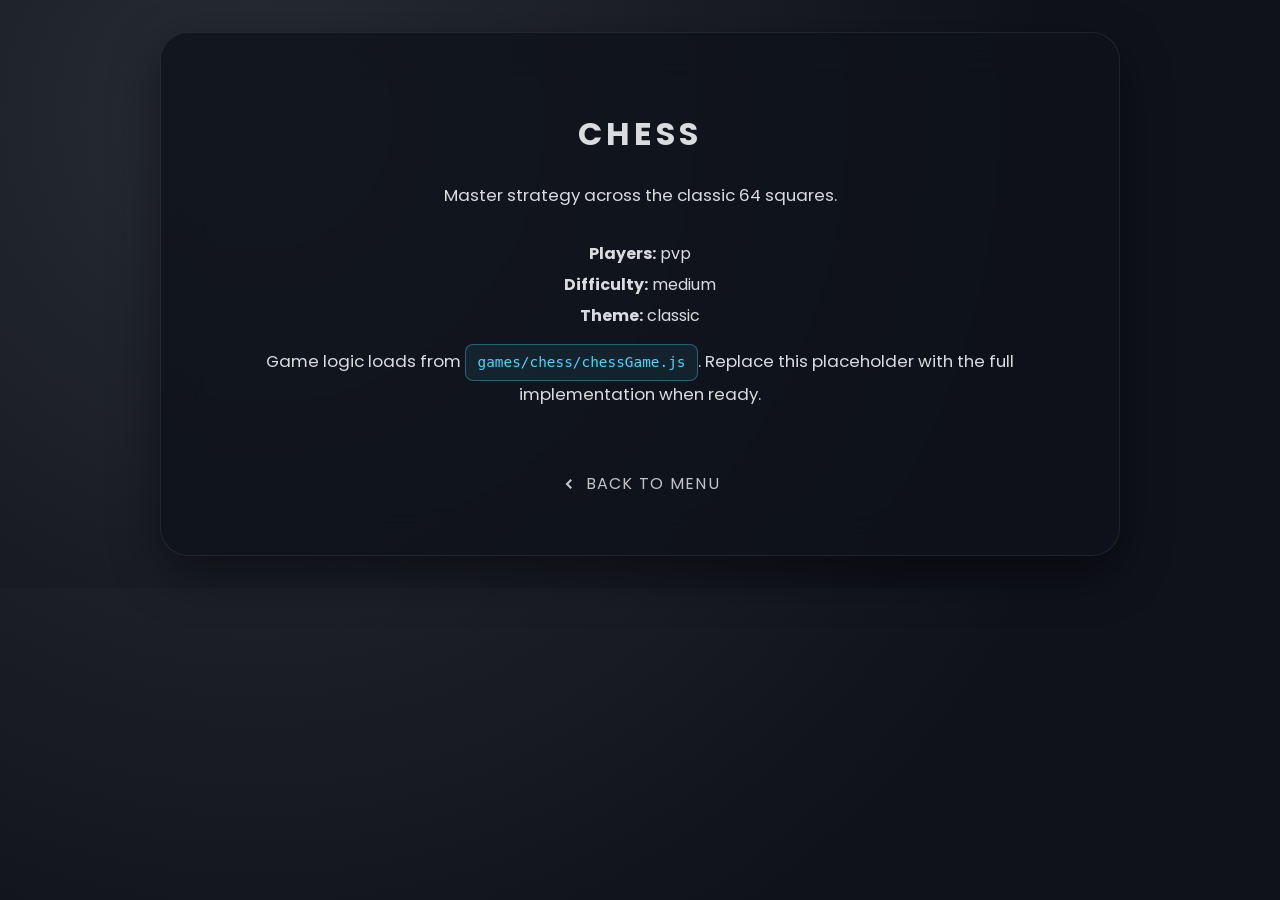
==== games/chess/chessGame.html @ 7378da79 "Initial commit: Game hub structure, menus, and placeholders" ====
<!DOCTYPE html>
<html lang="en">
  <head>
    <meta charset="UTF-8" />
    <meta name="viewport" content="width=device-width, initial-scale=1.0" />
    <title>Chess Placeholder</title>
    <link rel="preconnect" href="https://fonts.googleapis.com" />
    <link rel="preconnect" href="https://fonts.gstatic.com" crossorigin />
    <link
      href="https://fonts.googleapis.com/css2?family=Poppins:wght@400;500;600&display=swap"
      rel="stylesheet"
    />
    <link rel="stylesheet" href="../../styles/gamePlaceholder.css" />
    <script type="module" src="./chessGame.js" defer></script>
  </head>
  <body>
    <div class="placeholder-panel" data-placeholder-panel>
      <h1 data-placeholder-title>Chess</h1>
      <p data-placeholder-description>
        This interactive area will host the full chess experience. The configuration you chose is
        summarised below.
      </p>
      <div data-placeholder-config></div>
      <p>
        Game logic loads from <code>games/chess/chessGame.js</code>. Replace this placeholder with
        the full implementation when ready.
      </p>
      <a class="back-link" data-placeholder-return href="./chessMenu.html">
        <svg viewBox="0 0 16 16" aria-hidden="true" focusable="false">
          <path d="M10.5 3l-5 5 5 5 1.5-1.5L8.5 8l3.5-3.5L10.5 3z" />
        </svg>
        Back to menu
      </a>
    </div>
  </body>
</html>
---- styles/gamePlaceholder.css ----
:root {
  font-size: 16px;
  --bg: radial-gradient(circle at 20% 20%, #282c34, #10121a 70%);
  --panel: rgba(14, 18, 27, 0.8);
  --panel-border: rgba(255, 255, 255, 0.08);
  --text: rgba(255, 255, 255, 0.85);
  --accent: #48d6ff;
}

*,
*::before,
*::after {
  box-sizing: border-box;
}

html,
body {
  margin: 0;
  min-height: 100%;
  font-family: 'Poppins', 'Segoe UI', Tahoma, sans-serif;
  background: var(--bg);
  color: var(--text);
}

body {
  display: grid;
  place-items: center;
  padding: 2rem;
}

.placeholder-panel {
  width: min(960px, 90vw);
  padding: clamp(2rem, 5vw, 3.5rem);
  border-radius: 28px;
  background: var(--panel);
  border: 1px solid var(--panel-border);
  text-align: center;
  backdrop-filter: blur(22px);
  box-shadow: 0 18px 50px rgba(0, 0, 0, 0.45);
}

.placeholder-panel h1 {
  margin-bottom: 1.5rem;
  text-transform: uppercase;
  letter-spacing: 0.12em;
}

.placeholder-panel p {
  margin-bottom: 2rem;
  font-size: 1.05rem;
  line-height: 1.6;
}

.placeholder-panel code {
  display: inline-block;
  padding: 0.35rem 0.75rem;
  border-radius: 8px;
  background: rgba(72, 214, 255, 0.08);
  border: 1px solid rgba(72, 214, 255, 0.35);
  color: var(--accent);
  font-size: 0.9rem;
}

.back-link {
  display: inline-flex;
  align-items: center;
  gap: 0.6rem;
  margin-top: 2rem;
  color: rgba(255, 255, 255, 0.75);
  text-decoration: none;
  letter-spacing: 0.08em;
  text-transform: uppercase;
}

.back-link svg {
  width: 16px;
  height: 16px;
  fill: currentColor;
}

.back-link:hover {
  color: var(--accent);
}
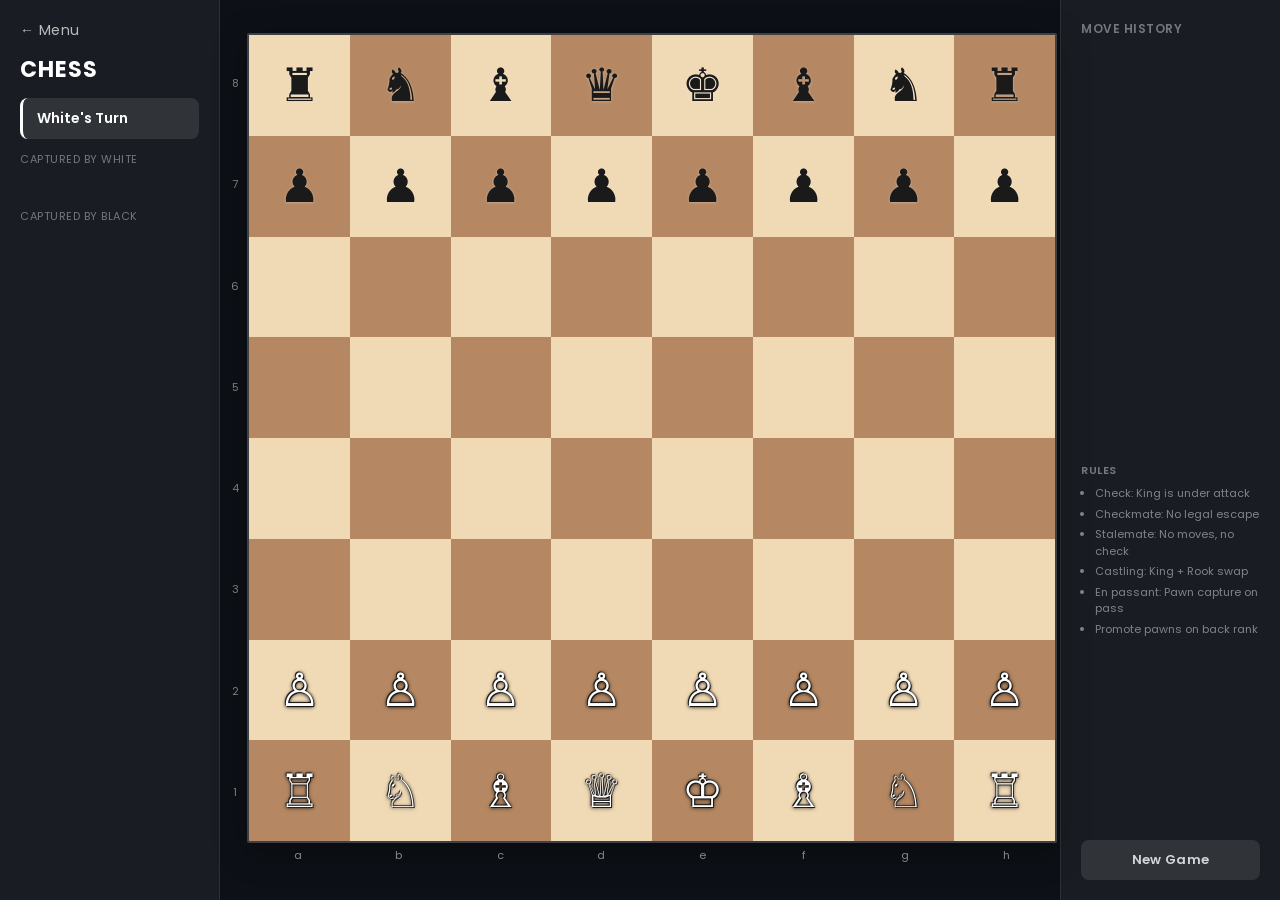
==== commit 54611a68: "Complete all four playable games with consistent layout - Chess: full engine with castling, en passa" ====
--- a/games/chess/chessGame.html
+++ b/games/chess/chessGame.html
@@ -1,36 +1,80 @@
 <!DOCTYPE html>
 <html lang="en">
-  <head>
-    <meta charset="UTF-8" />
-    <meta name="viewport" content="width=device-width, initial-scale=1.0" />
-    <title>Chess Placeholder</title>
-    <link rel="preconnect" href="https://fonts.googleapis.com" />
-    <link rel="preconnect" href="https://fonts.gstatic.com" crossorigin />
-    <link
-      href="https://fonts.googleapis.com/css2?family=Poppins:wght@400;500;600&display=swap"
-      rel="stylesheet"
-    />
-    <link rel="stylesheet" href="../../styles/gamePlaceholder.css" />
-    <script type="module" src="./chessGame.js" defer></script>
-  </head>
-  <body>
-    <div class="placeholder-panel" data-placeholder-panel>
-      <h1 data-placeholder-title>Chess</h1>
-      <p data-placeholder-description>
-        This interactive area will host the full chess experience. The configuration you chose is
-        summarised below.
-      </p>
-      <div data-placeholder-config></div>
-      <p>
-        Game logic loads from <code>games/chess/chessGame.js</code>. Replace this placeholder with
-        the full implementation when ready.
-      </p>
-      <a class="back-link" data-placeholder-return href="./chessMenu.html">
-        <svg viewBox="0 0 16 16" aria-hidden="true" focusable="false">
-          <path d="M10.5 3l-5 5 5 5 1.5-1.5L8.5 8l3.5-3.5L10.5 3z" />
-        </svg>
-        Back to menu
-      </a>
+<head>
+  <meta charset="UTF-8">
+  <meta name="viewport" content="width=device-width, initial-scale=1.0">
+  <title>Chess — BoardVerse</title>
+  <link rel="preconnect" href="https://fonts.googleapis.com">
+  <link href="https://fonts.googleapis.com/css2?family=Poppins:wght@400;600;700&display=swap" rel="stylesheet">
+  <link rel="stylesheet" href="chessGame.css">
+</head>
+<body>
+  <div class="game-wrapper">
+    <!-- Left sidebar: back button, game info -->
+    <aside class="sidebar sidebar-left">
+      <a href="chessMenu.html" class="back-btn">&#8592; Menu</a>
+      <div class="game-title">Chess</div>
+      <div class="player-turn" id="playerTurn">White's Turn</div>
+      <div class="captured-section">
+        <div class="captured-label">Captured by White</div>
+        <div class="captured-pieces" id="capturedByWhite"></div>
+        <div class="captured-label">Captured by Black</div>
+        <div class="captured-pieces" id="capturedByBlack"></div>
+      </div>
+    </aside>
+
+    <!-- Main board area -->
+    <main class="board-area">
+      <div class="board-container">
+        <div class="rank-labels" id="rankLabels"></div>
+        <div class="chess-board" id="chessBoard"></div>
+        <div class="file-labels" id="fileLabels"></div>
+      </div>
+    </main>
+
+    <!-- Right sidebar: move history, rules, buttons -->
+    <aside class="sidebar sidebar-right">
+      <div class="move-history-label">Move History</div>
+      <div class="move-history" id="moveHistory"></div>
+
+      <div class="rules-panel">
+        <div class="rules-label">Rules</div>
+        <ul class="rules-list">
+          <li>Check: King is under attack</li>
+          <li>Checkmate: No legal escape</li>
+          <li>Stalemate: No moves, no check</li>
+          <li>Castling: King + Rook swap</li>
+          <li>En passant: Pawn capture on pass</li>
+          <li>Promote pawns on back rank</li>
+        </ul>
+      </div>
+
+      <div class="action-buttons">
+        <button class="btn btn-secondary" id="newGameBtn">New Game</button>
+      </div>
+    </aside>
+  </div>
+
+  <!-- Promotion dialog -->
+  <div class="overlay" id="promotionOverlay" style="display:none">
+    <div class="promotion-dialog">
+      <div class="promo-title">Promote Pawn</div>
+      <div class="promo-pieces" id="promoPieces"></div>
     </div>
-  </body>
+  </div>
+
+  <!-- Game over overlay -->
+  <div class="overlay" id="gameOverOverlay" style="display:none">
+    <div class="result-dialog">
+      <div class="result-title" id="resultTitle"></div>
+      <div class="result-subtitle" id="resultSubtitle"></div>
+      <div class="result-buttons">
+        <button class="btn btn-primary" id="playAgainBtn">Play Again</button>
+        <button class="btn btn-secondary" id="menuBtn">Menu</button>
+      </div>
+    </div>
+  </div>
+
+  <script src="chessGame.js"></script>
+</body>
 </html>
--- a/games/chess/chessGame.css
+++ b/games/chess/chessGame.css
@@ -0,0 +1,653 @@
+/* ── Chess Game Styles — BoardVerse ──────────────────────────────────────── */
+
+*,
+*::before,
+*::after {
+  box-sizing: border-box;
+}
+
+html, body {
+  margin: 0;
+  padding: 0;
+  height: 100%;
+  overflow: hidden;
+}
+
+body {
+  font-family: 'Poppins', 'Segoe UI', Tahoma, sans-serif;
+  background: #0d1117;
+  color: #ffffff;
+  display: flex;
+  flex-direction: column;
+}
+
+/* ── Layout ──────────────────────────────────────────────────────────────── */
+
+.game-wrapper {
+  display: flex;
+  flex-direction: row;
+  height: 100vh;
+  align-items: center;
+  overflow: hidden;
+}
+
+/* ── Sidebars ─────────────────────────────────────────────────────────────── */
+
+.sidebar {
+  width: 220px;
+  min-width: 180px;
+  max-width: 240px;
+  height: 100%;
+  background: rgba(255, 255, 255, 0.05);
+  border-right: 1px solid rgba(255, 255, 255, 0.08);
+  padding: 20px;
+  display: flex;
+  flex-direction: column;
+  gap: 12px;
+  overflow-y: auto;
+}
+
+.sidebar-right {
+  border-right: none;
+  border-left: 1px solid rgba(255, 255, 255, 0.08);
+}
+
+.back-btn {
+  text-decoration: none;
+  color: rgba(255, 255, 255, 0.7);
+  font-size: 14px;
+  letter-spacing: 0.03em;
+  transition: color 0.2s;
+  display: inline-block;
+}
+
+.back-btn:hover {
+  color: #ffffff;
+}
+
+.game-title {
+  font-size: 22px;
+  font-weight: 700;
+  color: #ffffff;
+  letter-spacing: 0.04em;
+  text-transform: uppercase;
+}
+
+/* ── Player turn indicator ─────────────────────────────────────────────── */
+
+.player-turn {
+  padding: 10px 14px;
+  border-radius: 8px;
+  background: rgba(255, 255, 255, 0.1);
+  font-weight: 600;
+  color: #ffffff;
+  font-size: 14px;
+  border-left: 3px solid transparent;
+  transition: all 0.3s ease;
+}
+
+.player-turn.white-turn {
+  border-left-color: #ffffff;
+  background: rgba(255, 255, 255, 0.1);
+}
+
+.player-turn.black-turn {
+  border-left-color: #555;
+  background: rgba(0, 0, 0, 0.3);
+}
+
+/* ── Captured pieces ───────────────────────────────────────────────────── */
+
+.captured-section {
+  display: flex;
+  flex-direction: column;
+  gap: 6px;
+}
+
+.captured-label {
+  font-size: 11px;
+  color: rgba(255, 255, 255, 0.4);
+  text-transform: uppercase;
+  letter-spacing: 0.5px;
+}
+
+.captured-pieces {
+  min-height: 24px;
+  display: flex;
+  flex-wrap: wrap;
+  gap: 2px;
+  font-size: 18px;
+  line-height: 1.3;
+  min-height: 28px;
+}
+
+/* ── Move History ─────────────────────────────────────────────────────── */
+
+.move-history-label {
+  font-size: 12px;
+  color: rgba(255, 255, 255, 0.4);
+  text-transform: uppercase;
+  letter-spacing: 0.5px;
+  font-weight: 600;
+}
+
+.move-history {
+  flex: 1;
+  overflow-y: auto;
+  display: flex;
+  flex-direction: column;
+  gap: 2px;
+  max-height: 400px;
+  scrollbar-width: thin;
+  scrollbar-color: rgba(255, 255, 255, 0.15) transparent;
+}
+
+.move-history::-webkit-scrollbar {
+  width: 4px;
+}
+
+.move-history::-webkit-scrollbar-thumb {
+  background: rgba(255, 255, 255, 0.15);
+  border-radius: 2px;
+}
+
+.move-entry {
+  display: grid;
+  grid-template-columns: 30px 1fr 1fr;
+  gap: 4px;
+  font-size: 12px;
+  padding: 4px 6px;
+  border-radius: 4px;
+  background: rgba(255, 255, 255, 0.03);
+}
+
+.move-entry:nth-child(even) {
+  background: rgba(255, 255, 255, 0.06);
+}
+
+.move-num {
+  color: rgba(255, 255, 255, 0.4);
+  font-size: 11px;
+}
+
+.move-san {
+  color: rgba(255, 255, 255, 0.85);
+  cursor: default;
+  font-family: 'Courier New', monospace;
+}
+
+/* ── Rules panel ──────────────────────────────────────────────────────────── */
+
+.rules-panel {
+  display: flex;
+  flex-direction: column;
+  gap: 6px;
+}
+
+.rules-label {
+  font-size: 11px;
+  color: rgba(255, 255, 255, 0.4);
+  text-transform: uppercase;
+  letter-spacing: 0.5px;
+  font-weight: 600;
+}
+
+.rules-list {
+  margin: 0;
+  padding: 0 0 0 14px;
+  display: flex;
+  flex-direction: column;
+  gap: 4px;
+  font-size: 11px;
+  color: rgba(255, 255, 255, 0.45);
+  line-height: 1.5;
+}
+
+/* ── Buttons ────────────────────────────────────────────────────────────── */
+
+.action-buttons {
+  display: flex;
+  flex-direction: column;
+  gap: 8px;
+  margin-top: auto;
+}
+
+.btn {
+  padding: 10px 16px;
+  border-radius: 8px;
+  border: none;
+  cursor: pointer;
+  font-family: 'Poppins', sans-serif;
+  font-weight: 600;
+  font-size: 13px;
+  transition: all 0.2s ease;
+  letter-spacing: 0.02em;
+}
+
+.btn-primary {
+  background: linear-gradient(135deg, #6c3fd1, #4facde);
+  color: #ffffff;
+}
+
+.btn-secondary {
+  background: rgba(255, 255, 255, 0.1);
+  color: rgba(255, 255, 255, 0.8);
+}
+
+.btn:hover {
+  transform: translateY(-1px);
+  filter: brightness(1.15);
+}
+
+.btn:active {
+  transform: translateY(0);
+}
+
+/* ── Board Area ─────────────────────────────────────────────────────────── */
+
+.board-area {
+  flex: 1;
+  display: flex;
+  justify-content: center;
+  align-items: center;
+  min-width: 0;
+  height: 100%;
+  padding: 8px;
+}
+
+/* Grid: rank-labels left | board right / file-labels below board */
+.board-container {
+  display: grid;
+  grid-template-columns: 24px auto;
+  grid-template-rows: auto 24px;
+}
+
+/* ── Chess Board ────────────────────────────────────────────────────────── */
+
+.chess-board {
+  display: grid;
+  grid-template-columns: repeat(8, 1fr);
+  grid-template-rows: repeat(8, 1fr);
+  width: min(90vh, calc(100vw - 470px), 840px);
+  aspect-ratio: 1 / 1;
+  border: 2px solid rgba(255, 255, 255, 0.2);
+  border-radius: 2px;
+  overflow: hidden;
+  box-shadow: 0 8px 32px rgba(0, 0, 0, 0.4);
+}
+
+/* ── Squares ────────────────────────────────────────────────────────────── */
+
+.square {
+  position: relative;
+  display: flex;
+  align-items: center;
+  justify-content: center;
+  cursor: pointer;
+  transition: background 0.1s;
+}
+
+.square.light {
+  background: #f0d9b5;
+}
+
+.square.dark {
+  background: #b58863;
+}
+
+/* Selected square */
+.square.selected {
+  outline: 3px solid #f6f669;
+  outline-offset: -3px;
+  z-index: 2;
+}
+
+/* Last move highlight */
+.square.last-move {
+  background-color: rgba(204, 204, 102, 0.5);
+}
+
+.square.last-move.light {
+  background-color: rgba(204, 204, 102, 0.5);
+}
+
+.square.last-move.dark {
+  background-color: rgba(185, 202, 67, 0.55);
+}
+
+/* King in check */
+.square.in-check {
+  background: rgba(255, 0, 0, 0.5) !important;
+}
+
+/* Valid move dot */
+.square.valid-move::after {
+  content: '';
+  position: absolute;
+  width: 30%;
+  height: 30%;
+  border-radius: 50%;
+  background: rgba(0, 0, 0, 0.3);
+  pointer-events: none;
+  z-index: 1;
+}
+
+/* Valid capture ring */
+.square.valid-capture::after {
+  content: '';
+  position: absolute;
+  inset: 0;
+  border: 4px solid rgba(0, 0, 0, 0.4);
+  border-radius: 0;
+  box-sizing: border-box;
+  pointer-events: none;
+  z-index: 1;
+}
+
+/* ── Pieces ─────────────────────────────────────────────────────────────── */
+
+.piece {
+  font-size: clamp(28px, 5vw, 46px);
+  line-height: 1;
+  user-select: none;
+  z-index: 1;
+  transition: transform 0.1s ease;
+  position: relative;
+}
+
+.piece.white {
+  color: #ffffff;
+  text-shadow:
+    0 0 3px #000000,
+    0 1px 4px rgba(0, 0, 0, 0.8),
+    1px 1px 0 #333,
+    -1px -1px 0 #333;
+}
+
+.piece.black {
+  color: #1a1a1a;
+  text-shadow:
+    0 0 2px rgba(255, 255, 255, 0.3),
+    0 1px 3px rgba(255, 255, 255, 0.2);
+}
+
+.square:hover .piece {
+  transform: scale(1.1);
+}
+
+/* ── Coordinate Labels ─────────────────────────────────────────────────── */
+
+/* Sits in grid col 1, row 1 — stretches to match board height automatically */
+.rank-labels {
+  display: flex;
+  flex-direction: column;
+  justify-content: space-around;
+  width: 24px;
+  font-size: 11px;
+  color: rgba(255, 255, 255, 0.5);
+  text-align: center;
+  user-select: none;
+}
+
+.rank-labels span {
+  display: flex;
+  align-items: center;
+  justify-content: center;
+  flex: 1;
+}
+
+/* Sits in grid col 2, row 2 — width matches board width automatically */
+.file-labels {
+  grid-column: 2;
+  display: flex;
+  flex-direction: row;
+  justify-content: space-around;
+  height: 24px;
+  font-size: 11px;
+  color: rgba(255, 255, 255, 0.5);
+  user-select: none;
+  margin-left: 0 !important;
+}
+
+.file-labels span {
+  display: flex;
+  align-items: center;
+  justify-content: center;
+  flex: 1;
+}
+
+/* ── Overlays ───────────────────────────────────────────────────────────── */
+
+.overlay {
+  position: fixed;
+  inset: 0;
+  background: rgba(0, 0, 0, 0.8);
+  display: flex;
+  align-items: center;
+  justify-content: center;
+  z-index: 100;
+  backdrop-filter: blur(4px);
+}
+
+.promotion-dialog,
+.result-dialog {
+  background: #1a1f2e;
+  border-radius: 16px;
+  padding: 32px;
+  text-align: center;
+  border: 1px solid rgba(255, 255, 255, 0.15);
+  box-shadow: 0 20px 60px rgba(0, 0, 0, 0.5);
+  min-width: 280px;
+}
+
+.promo-title {
+  font-size: 18px;
+  font-weight: 700;
+  color: #ffffff;
+  margin-bottom: 4px;
+}
+
+.promo-pieces {
+  display: flex;
+  gap: 12px;
+  justify-content: center;
+  margin-top: 16px;
+}
+
+.promo-piece-btn {
+  font-size: 48px;
+  background: rgba(255, 255, 255, 0.1);
+  border: 1px solid rgba(255, 255, 255, 0.15);
+  border-radius: 8px;
+  padding: 8px 12px;
+  cursor: pointer;
+  transition: all 0.2s ease;
+  line-height: 1;
+  color: inherit;
+}
+
+.promo-piece-btn:hover {
+  background: rgba(255, 255, 255, 0.2);
+  transform: scale(1.1);
+}
+
+.result-title {
+  font-size: 32px;
+  font-weight: 700;
+  color: #ffffff;
+  margin-bottom: 8px;
+}
+
+.result-subtitle {
+  color: rgba(255, 255, 255, 0.6);
+  margin-bottom: 24px;
+  font-size: 16px;
+}
+
+.result-buttons {
+  display: flex;
+  gap: 12px;
+  justify-content: center;
+}
+
+/* ── THEME: Neon ────────────────────────────────────────────────────────── */
+
+body.theme-neon {
+  background: #050810;
+}
+
+body.theme-neon .square.light {
+  background: #1a2035;
+}
+
+body.theme-neon .square.dark {
+  background: #0d1020;
+}
+
+body.theme-neon .piece.white {
+  color: #00f5ff;
+  text-shadow:
+    0 0 10px #00f5ff,
+    0 0 20px rgba(0, 245, 255, 0.5);
+}
+
+body.theme-neon .piece.black {
+  color: #ff00aa;
+  text-shadow:
+    0 0 10px #ff00aa,
+    0 0 18px rgba(255, 0, 170, 0.5);
+}
+
+body.theme-neon .square.selected {
+  outline-color: #00f5ff;
+  box-shadow: inset 0 0 15px rgba(0, 245, 255, 0.4);
+}
+
+body.theme-neon .square.valid-move::after {
+  background: rgba(0, 245, 255, 0.35);
+}
+
+body.theme-neon .square.valid-capture::after {
+  border-color: rgba(0, 245, 255, 0.5);
+}
+
+body.theme-neon .sidebar {
+  background: rgba(5, 8, 20, 0.95);
+  border-color: rgba(0, 245, 255, 0.2);
+}
+
+body.theme-neon .player-turn {
+  border-left-color: #00f5ff;
+  background: rgba(0, 245, 255, 0.1);
+}
+
+body.theme-neon .chess-board {
+  border-color: rgba(0, 245, 255, 0.3);
+  box-shadow: 0 0 30px rgba(0, 245, 255, 0.15);
+}
+
+body.theme-neon .promotion-dialog,
+body.theme-neon .result-dialog {
+  background: rgba(5, 8, 20, 0.98);
+  border-color: rgba(0, 245, 255, 0.2);
+}
+
+body.theme-neon .btn-primary {
+  background: linear-gradient(135deg, #00f5ff, #ff00aa);
+}
+
+body.theme-neon .last-move.light,
+body.theme-neon .last-move.dark {
+  background: rgba(0, 245, 255, 0.25) !important;
+}
+
+/* ── THEME: Retro ───────────────────────────────────────────────────────── */
+
+body.theme-retro {
+  background: #2c1a0e;
+}
+
+body.theme-retro .square.light {
+  background: #e8d5b7;
+}
+
+body.theme-retro .square.dark {
+  background: #8b5e3c;
+}
+
+body.theme-retro .piece.white {
+  color: #fff8e7;
+  text-shadow: 0 1px 3px rgba(0, 0, 0, 0.5);
+}
+
+body.theme-retro .piece.black {
+  color: #1a0a00;
+  text-shadow: none;
+}
+
+body.theme-retro .sidebar {
+  background: rgba(44, 26, 14, 0.9);
+  border-color: rgba(200, 150, 80, 0.3);
+}
+
+body.theme-retro .chess-board {
+  border-color: #8b5e3c;
+  box-shadow: 0 0 20px rgba(0, 0, 0, 0.4);
+}
+
+body.theme-retro .btn-primary {
+  background: linear-gradient(135deg, #c8964a, #8b5e3c);
+}
+
+body.theme-retro .player-turn {
+  border-left-color: #c8964a;
+  background: rgba(200, 150, 74, 0.15);
+}
+
+body.theme-retro .promotion-dialog,
+body.theme-retro .result-dialog {
+  background: #3d2510;
+  border-color: rgba(200, 150, 80, 0.3);
+}
+
+/* ── Responsive ─────────────────────────────────────────────────────────── */
+
+@media (max-width: 800px) {
+  .game-wrapper {
+    flex-direction: column;
+    height: auto;
+    overflow-y: auto;
+  }
+
+  .sidebar {
+    width: 100%;
+    max-width: 100%;
+    height: auto;
+    flex-direction: row;
+    flex-wrap: wrap;
+    border-right: none;
+    border-left: none;
+    border-bottom: 1px solid rgba(255, 255, 255, 0.08);
+  }
+
+  .sidebar-right {
+    border-top: 1px solid rgba(255, 255, 255, 0.08);
+    border-bottom: none;
+  }
+
+  .board-area {
+    height: auto;
+    padding: 16px;
+  }
+
+  /* At small viewports the sidebars stack, so the board can use full width */
+  .chess-board {
+    width: min(90vw, 88vh, 640px);
+  }
+
+  /* rank-labels height and file-labels width are auto-matched by CSS grid */
+
+  .move-history {
+    max-height: 200px;
+  }
+}
